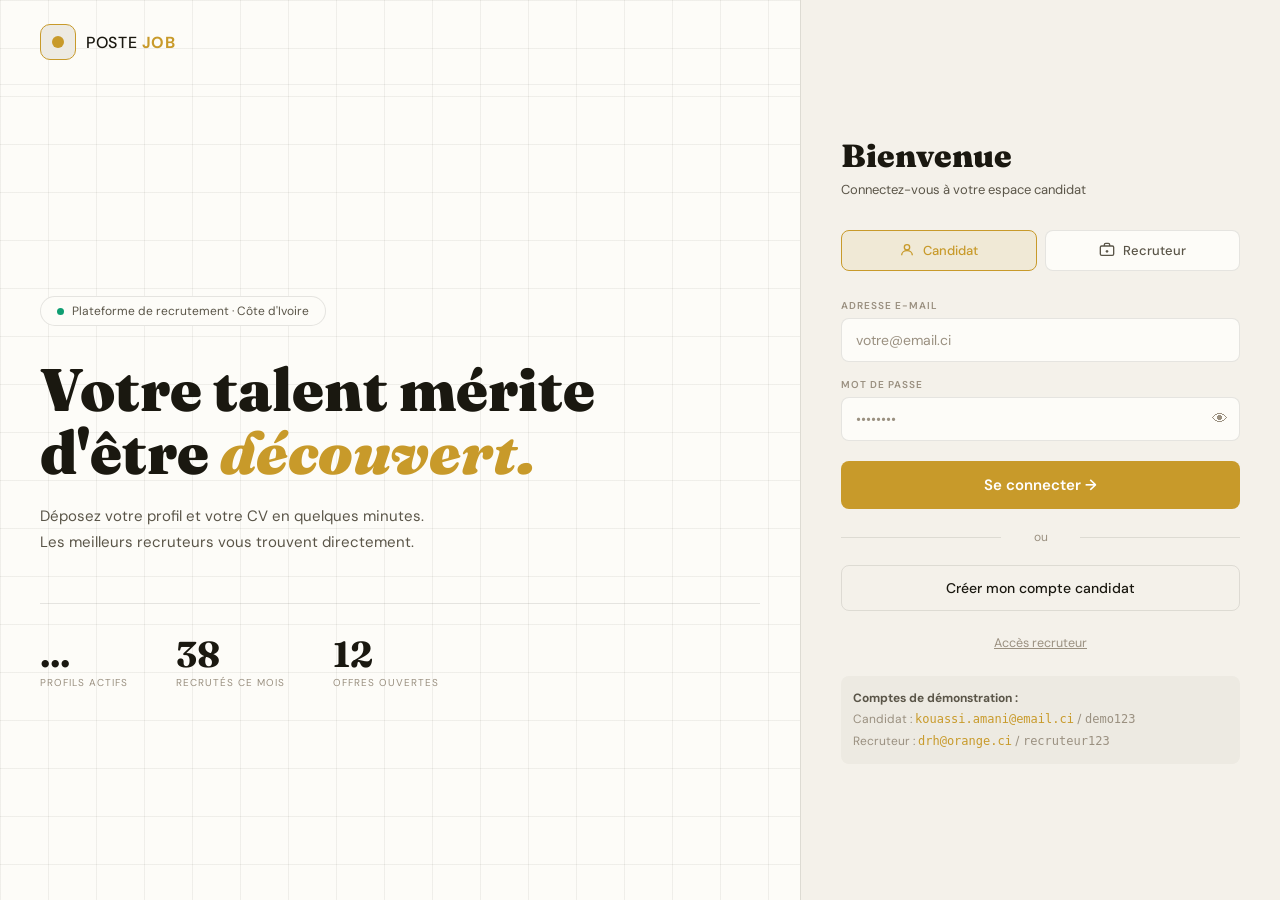
==== index.html @ 175a701e "premier commit" ====
<!doctype html>
<html lang="fr">
  <head>
    <meta charset="UTF-8" />
    <meta name="viewport" content="width=device-width, initial-scale=1.0" />
    <title>POSTE JOB — Connexion</title>
    <link rel="stylesheet" href="assets/css/index.css" />
    <link
      href="https://fonts.googleapis.com/css2?family=Fraunces:ital,wght@0,400;0,700;0,900;1,700&family=DM+Sans:wght@300;400;500;600&display=swap"
      rel="stylesheet"
    />
  </head>
  <body>
    <div class="landing">
      <!-- ── Gauche hero ── -->
      <div class="hero-left">
        <div class="hero-grid"></div>
        <nav class="hero-nav">
          <div class="logo-icon"><span></span></div>
          <div class="logo-text">POSTE <strong>JOB</strong></div>
        </nav>
        <div class="hero-content">
          <div class="hero-pill">
            <span class="pill-dot"></span>
            Plateforme de recrutement · Côte d'Ivoire
          </div>
          <h1 class="hero-h1">
            Votre talent mérite<br />d'être <em>découvert.</em>
          </h1>
          <p class="hero-sub">
            Déposez votre profil et votre CV en quelques minutes.<br />Les
            meilleurs recruteurs vous trouvent directement.
          </p>
          <div class="hero-stats">
            <div>
              <div class="stat-num" id="stat-profiles">247</div>
              <div class="stat-lbl">Profils actifs</div>
            </div>
            <div>
              <div class="stat-num">38</div>
              <div class="stat-lbl">Recrutés ce mois</div>
            </div>
            <div>
              <div class="stat-num">12</div>
              <div class="stat-lbl">Offres ouvertes</div>
            </div>
          </div>
        </div>
      </div>

      <!-- ── Droite auth ── -->
      <div class="hero-right">
        <div class="auth-panel">
          <h2 class="auth-title">Bienvenue</h2>
          <p class="auth-sub" id="auth-sub">
            Connectez-vous à votre espace candidat
          </p>

          <div class="role-tabs">
            <button
              class="role-tab active"
              id="tab-candidat"
              onclick="selectRole('candidat', this)"
            >
              <svg
                viewBox="0 0 24 24"
                fill="none"
                stroke="currentColor"
                stroke-width="2"
              >
                <circle cx="12" cy="8" r="4" />
                <path d="M4 20c0-4 3.6-7 8-7s8 3 8 7" />
              </svg>
              Candidat
            </button>
            <button
              class="role-tab"
              id="tab-recruteur"
              onclick="selectRole('recruteur', this)"
            >
              <svg
                viewBox="0 0 24 24"
                fill="none"
                stroke="currentColor"
                stroke-width="2"
              >
                <rect x="2" y="6" width="20" height="14" rx="2" />
                <path d="M16 6V4a2 2 0 0 0-2-2h-4a2 2 0 0 0-2 2v2" />
                <path d="M12 12v4m-2-2h4" />
              </svg>
              Recruteur
            </button>
          </div>

          <div class="err-box" id="err-box">
            ⚠ Email ou mot de passe incorrect.
          </div>

          <div class="fld">
            <label>Adresse e-mail</label>
            <input
              type="email"
              id="login-email"
              placeholder="votre@email.ci"
              onkeydown="if (event.key === 'Enter') doLogin();"
            />
          </div>
          <div class="fld">
            <label>Mot de passe</label>
            <div class="pw-wrap">
              <input
                type="password"
                id="login-pw"
                placeholder="••••••••"
                onkeydown="if (event.key === 'Enter') doLogin();"
              />
              <button class="pw-eye" onclick="togglePw('login-pw', this)">
                👁
              </button>
            </div>
          </div>

          <button class="btn-primary" onclick="doLogin()">
            Se connecter →
          </button>

          <div id="candidat-only">
            <div class="auth-sep">ou</div>
            <button
              class="btn-outline"
              onclick="window.location.href = 'register.html'"
            >
              Créer mon compte candidat
            </button>
          </div>

          <div class="link-recruteur">
            <a
              onclick="
                selectRole(
                  'recruteur',
                  document.getElementById('tab-recruteur'),
                )
              "
              >Accès recruteur</a
            >
          </div>

          <!-- Comptes démo -->
          <div
            style="
              margin-top: 1.5rem;
              padding: 12px;
              background: var(--bg3);
              border-radius: var(--r-sm);
              font-size: 12px;
              color: var(--text3);
              line-height: 1.8;
            "
          >
            <strong style="color: var(--text2)"
              >Comptes de démonstration :</strong
            ><br />
            Candidat :
            <code style="color: var(--amber)">kouassi.amani@email.ci</code> /
            <code>demo123</code><br />
            Recruteur : <code style="color: var(--amber)">drh@orange.ci</code> /
            <code>recruteur123</code>
          </div>
        </div>
      </div>
    </div>

    <div class="toast" id="toast"><span id="toast-msg"></span></div>

    <script src="assets/js/index.js"></script>
  </body>
</html>
---- assets/css/index.css ----
*,
*::before,
*::after {
  box-sizing: border-box;
  margin: 0;
  padding: 0;
}
:root {
  --amber: #c89a2a;
  --amber-dark: #a07a18;
  --amber-soft: rgba(200, 154, 42, 0.1);
  --amber-mid: rgba(200, 154, 42, 0.2);
  --jade: #0f9e72;
  --jade-soft: rgba(15, 158, 114, 0.08);
  --bg: #f4f1ea;
  --bg2: #fdfcf8;
  --bg3: #edeae2;
  --card: #ffffff;
  --text: #1a1810;
  --text2: #5a5548;
  --text3: #9a9080;
  --line: rgba(26, 24, 16, 0.1);
  --line2: rgba(26, 24, 16, 0.06);
  --r: 14px;
  --r-sm: 8px;
  --shadow: 0 2px 20px rgba(26, 24, 16, 0.07);
  --shadow-lg: 0 8px 40px rgba(26, 24, 16, 0.12);
}
body {
  font-family: "DM Sans", sans-serif;
  background: var(--bg);
  color: var(--text);
  min-height: 100vh;
  overflow-x: hidden;
}

/* ── Layout deux colonnes ── */
.landing {
  min-height: 100vh;
  display: grid;
  grid-template-columns: 1fr 480px;
}

/* ── Colonne gauche ── */
.hero-left {
  background: var(--bg2);
  display: flex;
  flex-direction: column;
  position: relative;
  overflow: hidden;
}
.hero-grid {
  position: absolute;
  inset: 0;
  pointer-events: none;
  background-image:
    linear-gradient(var(--line2) 1px, transparent 1px),
    linear-gradient(90deg, var(--line2) 1px, transparent 1px);
  background-size: 48px 48px;
}
.hero-nav {
  padding: 1.5rem 2.5rem;
  display: flex;
  align-items: center;
  gap: 10px;
  border-bottom: 1px solid var(--line2);
  position: relative;
  z-index: 2;
}
.logo-icon {
  width: 36px;
  height: 36px;
  background: var(--bg3);
  border: 1.5px solid var(--amber);
  border-radius: 10px;
  display: grid;
  place-items: center;
}
.logo-icon span {
  width: 12px;
  height: 12px;
  background: var(--amber);
  border-radius: 50%;
  display: block;
}
.logo-text {
  font-size: 16px;
  font-weight: 500;
  letter-spacing: 0.04em;
}
.logo-text strong {
  color: var(--amber);
}
.hero-content {
  flex: 1;
  display: flex;
  flex-direction: column;
  justify-content: center;
  padding: 3rem 2.5rem;
  position: relative;
  z-index: 2;
}
.hero-pill {
  display: inline-flex;
  align-items: center;
  gap: 8px;
  padding: 6px 16px;
  background: var(--bg2);
  border: 1px solid var(--line);
  border-radius: 30px;
  font-size: 12px;
  color: var(--text2);
  margin-bottom: 2rem;
  width: fit-content;
}
.pill-dot {
  width: 7px;
  height: 7px;
  border-radius: 50%;
  background: var(--jade);
  flex-shrink: 0;
}
.hero-h1 {
  font-family: "Fraunces", serif;
  font-size: clamp(40px, 5vw, 60px);
  font-weight: 900;
  line-height: 1.05;
  margin-bottom: 1.25rem;
}
.hero-h1 em {
  font-style: italic;
  color: var(--amber);
}
.hero-sub {
  font-size: 15px;
  color: var(--text2);
  line-height: 1.7;
  max-width: 400px;
  margin-bottom: 3rem;
}
.hero-stats {
  display: flex;
  gap: 3rem;
  border-top: 1px solid var(--line);
  padding-top: 2rem;
}
.stat-num {
  font-family: "Fraunces", serif;
  font-size: 36px;
  font-weight: 700;
  line-height: 1;
}
.stat-lbl {
  font-size: 10px;
  color: var(--text3);
  text-transform: uppercase;
  letter-spacing: 0.1em;
  margin-top: 4px;
}

/* ── Colonne droite ── */
.hero-right {
  background: var(--bg);
  border-left: 1px solid var(--line);
  display: flex;
  align-items: center;
}
.auth-panel {
  width: 100%;
  padding: 3rem 2.5rem;
}
.auth-title {
  font-family: "Fraunces", serif;
  font-size: 32px;
  font-weight: 900;
  margin-bottom: 6px;
}
.auth-sub {
  font-size: 13px;
  color: var(--text2);
  margin-bottom: 2rem;
}

/* Onglets rôle */
.role-tabs {
  display: grid;
  grid-template-columns: 1fr 1fr;
  gap: 8px;
  margin-bottom: 1.75rem;
}
.role-tab {
  display: flex;
  align-items: center;
  justify-content: center;
  gap: 8px;
  padding: 11px;
  background: var(--bg2);
  border: 1.5px solid var(--line);
  border-radius: var(--r-sm);
  font-family: "DM Sans", sans-serif;
  font-size: 13px;
  font-weight: 500;
  cursor: pointer;
  transition: 0.2s;
  color: var(--text2);
}
.role-tab.active,
.role-tab:hover {
  border-color: var(--amber);
  color: var(--amber);
  background: var(--amber-soft);
}
.role-tab svg {
  width: 16px;
  height: 16px;
}

/* Champs */
.fld {
  margin-bottom: 1rem;
}
.fld label {
  display: block;
  font-size: 10px;
  font-weight: 600;
  text-transform: uppercase;
  letter-spacing: 0.1em;
  color: var(--text3);
  margin-bottom: 6px;
}
.fld input {
  width: 100%;
  padding: 12px 14px;
  background: var(--bg2);
  border: 1.5px solid var(--line);
  border-radius: var(--r-sm);
  font-family: "DM Sans", sans-serif;
  font-size: 14px;
  color: var(--text);
  outline: none;
  transition: 0.2s;
  box-sizing: border-box;
}
.fld input:focus {
  border-color: var(--amber);
  background: #fff;
}
.fld input::placeholder {
  color: var(--text3);
}
.pw-wrap {
  position: relative;
}
.pw-wrap input {
  padding-right: 44px;
}
.pw-eye {
  position: absolute;
  right: 12px;
  top: 50%;
  transform: translateY(-50%);
  background: none;
  border: none;
  cursor: pointer;
  font-size: 16px;
  color: var(--text3);
  line-height: 1;
}

/* Boutons */
.btn-primary {
  width: 100%;
  padding: 14px;
  background: var(--amber);
  border: none;
  border-radius: var(--r-sm);
  font-family: "DM Sans", sans-serif;
  font-size: 15px;
  font-weight: 600;
  color: #fff;
  cursor: pointer;
  transition: 0.2s;
  margin-top: 4px;
}
.btn-primary:hover {
  background: var(--amber-dark);
}
.btn-outline {
  width: 100%;
  padding: 13px;
  background: transparent;
  border: 1.5px solid var(--line);
  border-radius: var(--r-sm);
  font-family: "DM Sans", sans-serif;
  font-size: 14px;
  font-weight: 500;
  color: var(--text);
  cursor: pointer;
  transition: 0.2s;
}
.btn-outline:hover {
  border-color: var(--amber);
  color: var(--amber);
}
.auth-sep {
  text-align: center;
  color: var(--text3);
  font-size: 12px;
  margin: 1.25rem 0;
  position: relative;
}
.auth-sep::before,
.auth-sep::after {
  content: "";
  position: absolute;
  top: 50%;
  width: 40%;
  height: 1px;
  background: var(--line);
}
.auth-sep::before {
  left: 0;
}
.auth-sep::after {
  right: 0;
}
.link-recruteur {
  text-align: center;
  margin-top: 1.25rem;
}
.link-recruteur a {
  font-size: 12.5px;
  color: var(--text3);
  text-decoration: underline;
  cursor: pointer;
  transition: 0.2s;
}
.link-recruteur a:hover {
  color: var(--amber);
}

/* Erreur */
.err-box {
  padding: 10px 14px;
  background: rgba(220, 60, 60, 0.08);
  border: 1px solid rgba(220, 60, 60, 0.2);
  border-radius: var(--r-sm);
  font-size: 13px;
  color: #c03030;
  margin-bottom: 1rem;
  display: none;
}

/* Toast */
.toast {
  position: fixed;
  bottom: 2rem;
  right: 2rem;
  background: var(--text);
  color: #fff;
  padding: 12px 20px;
  border-radius: var(--r-sm);
  font-size: 14px;
  font-weight: 500;
  box-shadow: var(--shadow-lg);
  transform: translateY(100px);
  opacity: 0;
  transition: 0.3s cubic-bezier(0.22, 1, 0.36, 1);
  z-index: 999;
  display: flex;
  align-items: center;
  gap: 10px;
}
.toast.show {
  transform: translateY(0);
  opacity: 1;
}

/* Responsive minimal */
@media (max-width: 800px) {
  .landing {
    grid-template-columns: 1fr;
  }
  .hero-left {
    display: none;
  }
  .hero-right {
    border-left: none;
    min-height: 100vh;
  }
}
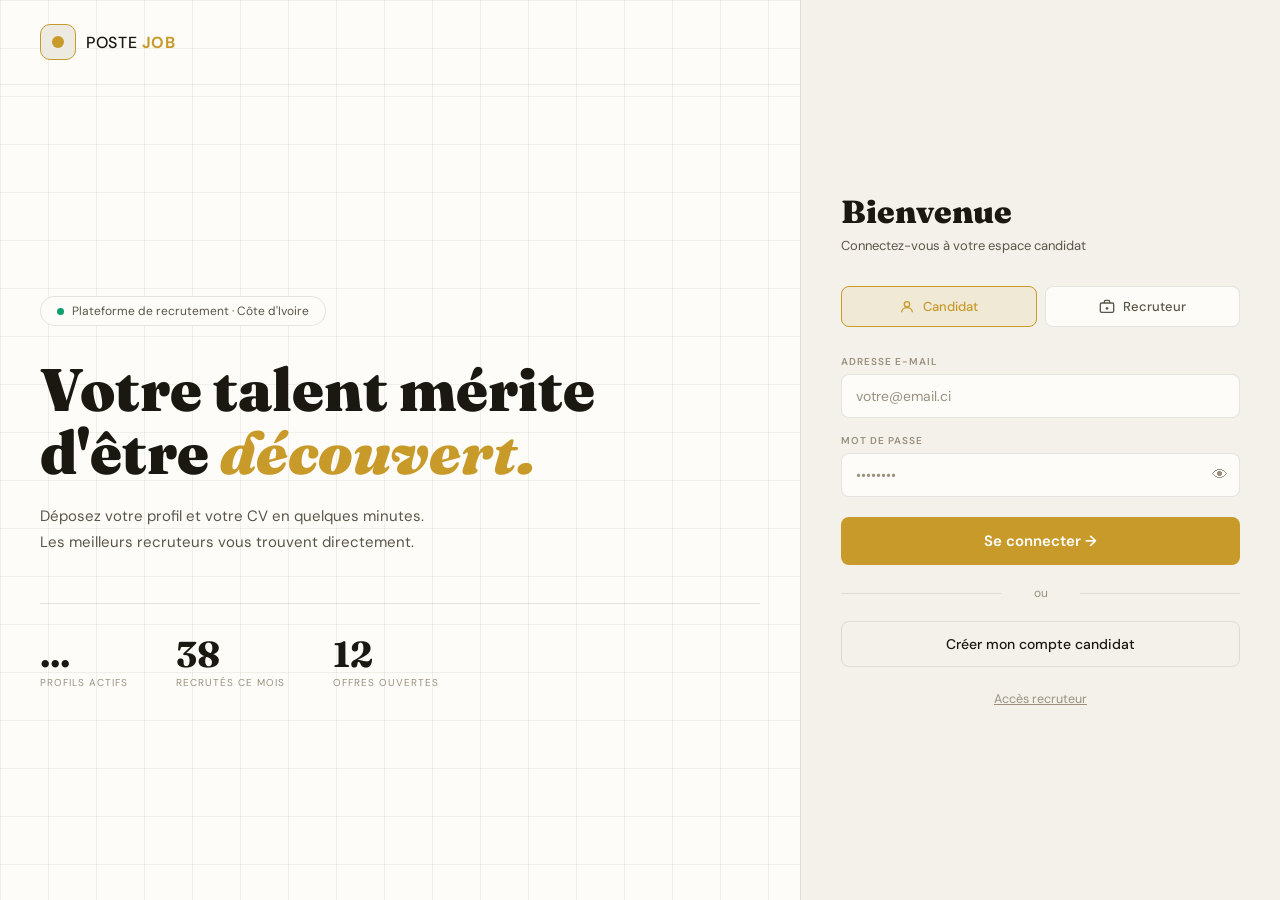
==== commit ef59b23a: "tiba" ====
--- a/index.html
+++ b/index.html
@@ -145,28 +145,6 @@
               >Accès recruteur</a
             >
           </div>
-
-          <!-- Comptes démo -->
-          <div
-            style="
-              margin-top: 1.5rem;
-              padding: 12px;
-              background: var(--bg3);
-              border-radius: var(--r-sm);
-              font-size: 12px;
-              color: var(--text3);
-              line-height: 1.8;
-            "
-          >
-            <strong style="color: var(--text2)"
-              >Comptes de démonstration :</strong
-            ><br />
-            Candidat :
-            <code style="color: var(--amber)">kouassi.amani@email.ci</code> /
-            <code>demo123</code><br />
-            Recruteur : <code style="color: var(--amber)">drh@orange.ci</code> /
-            <code>recruteur123</code>
-          </div>
         </div>
       </div>
     </div>
